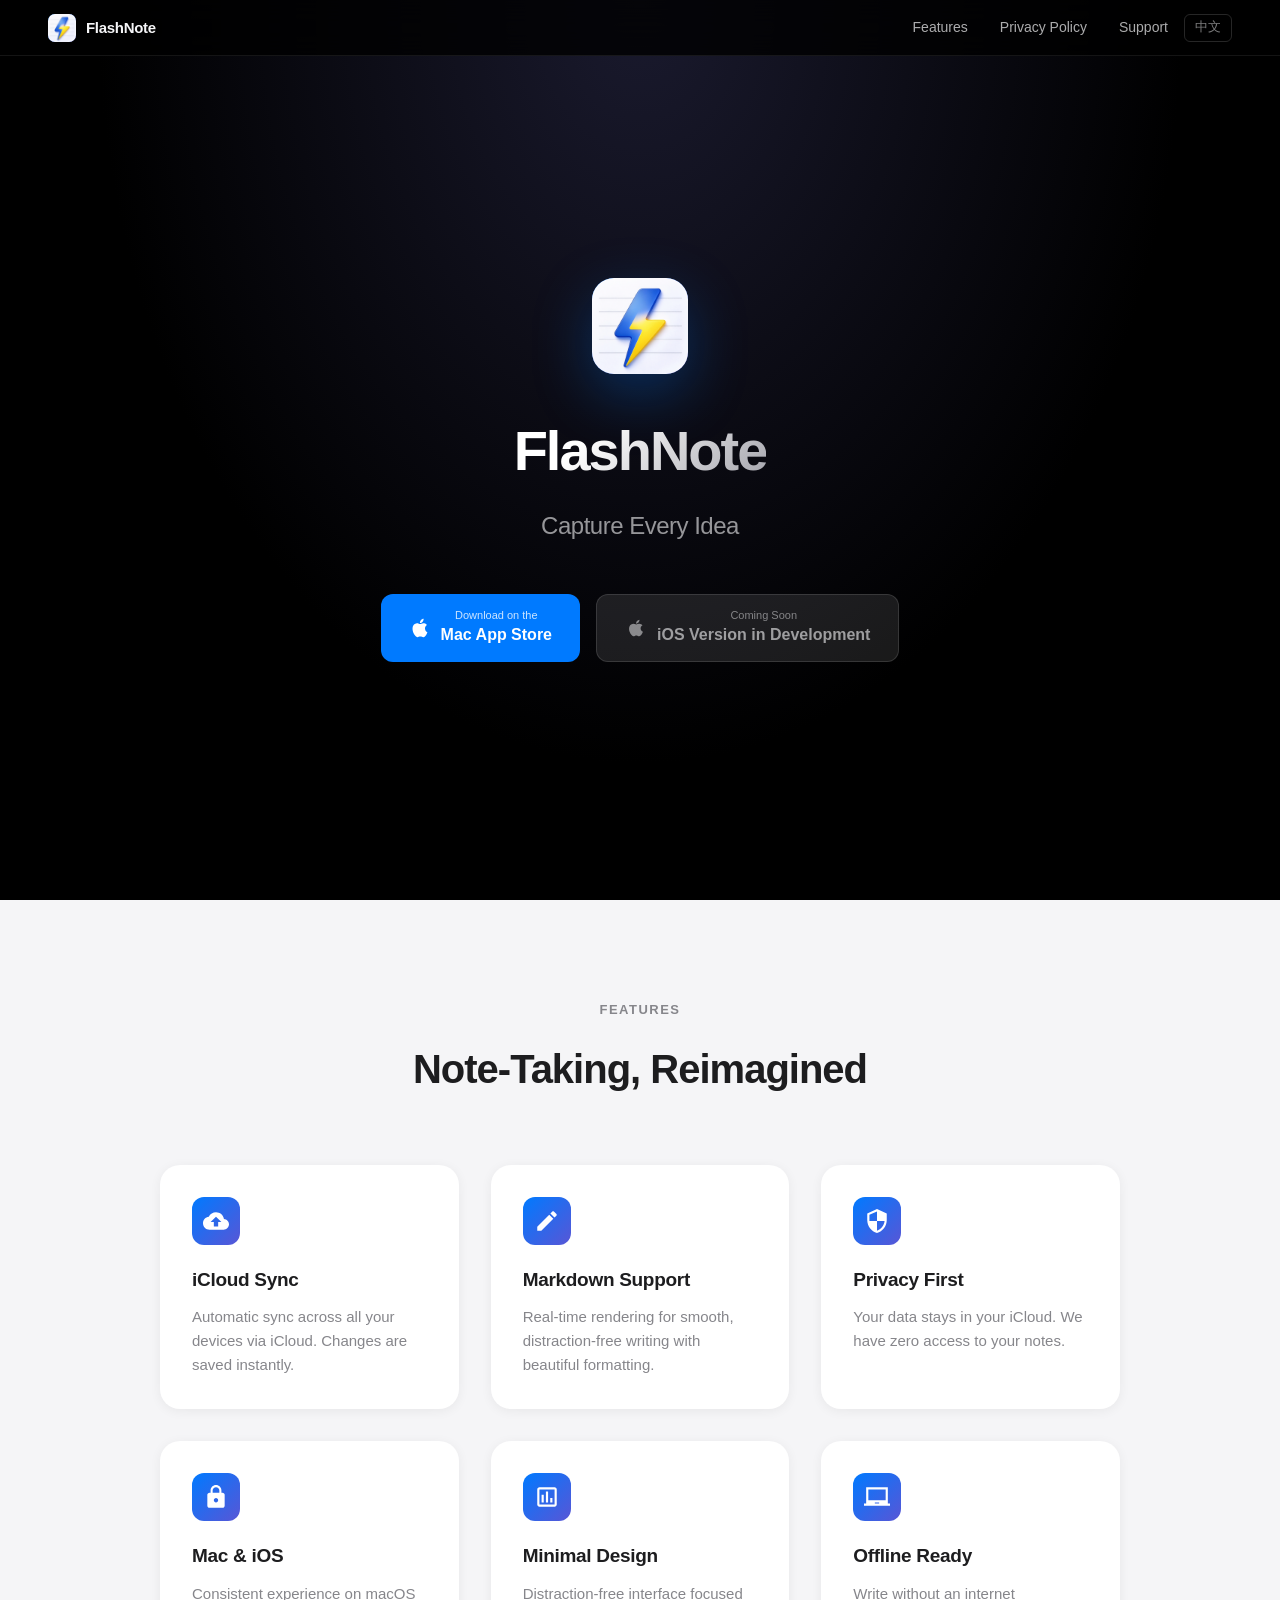
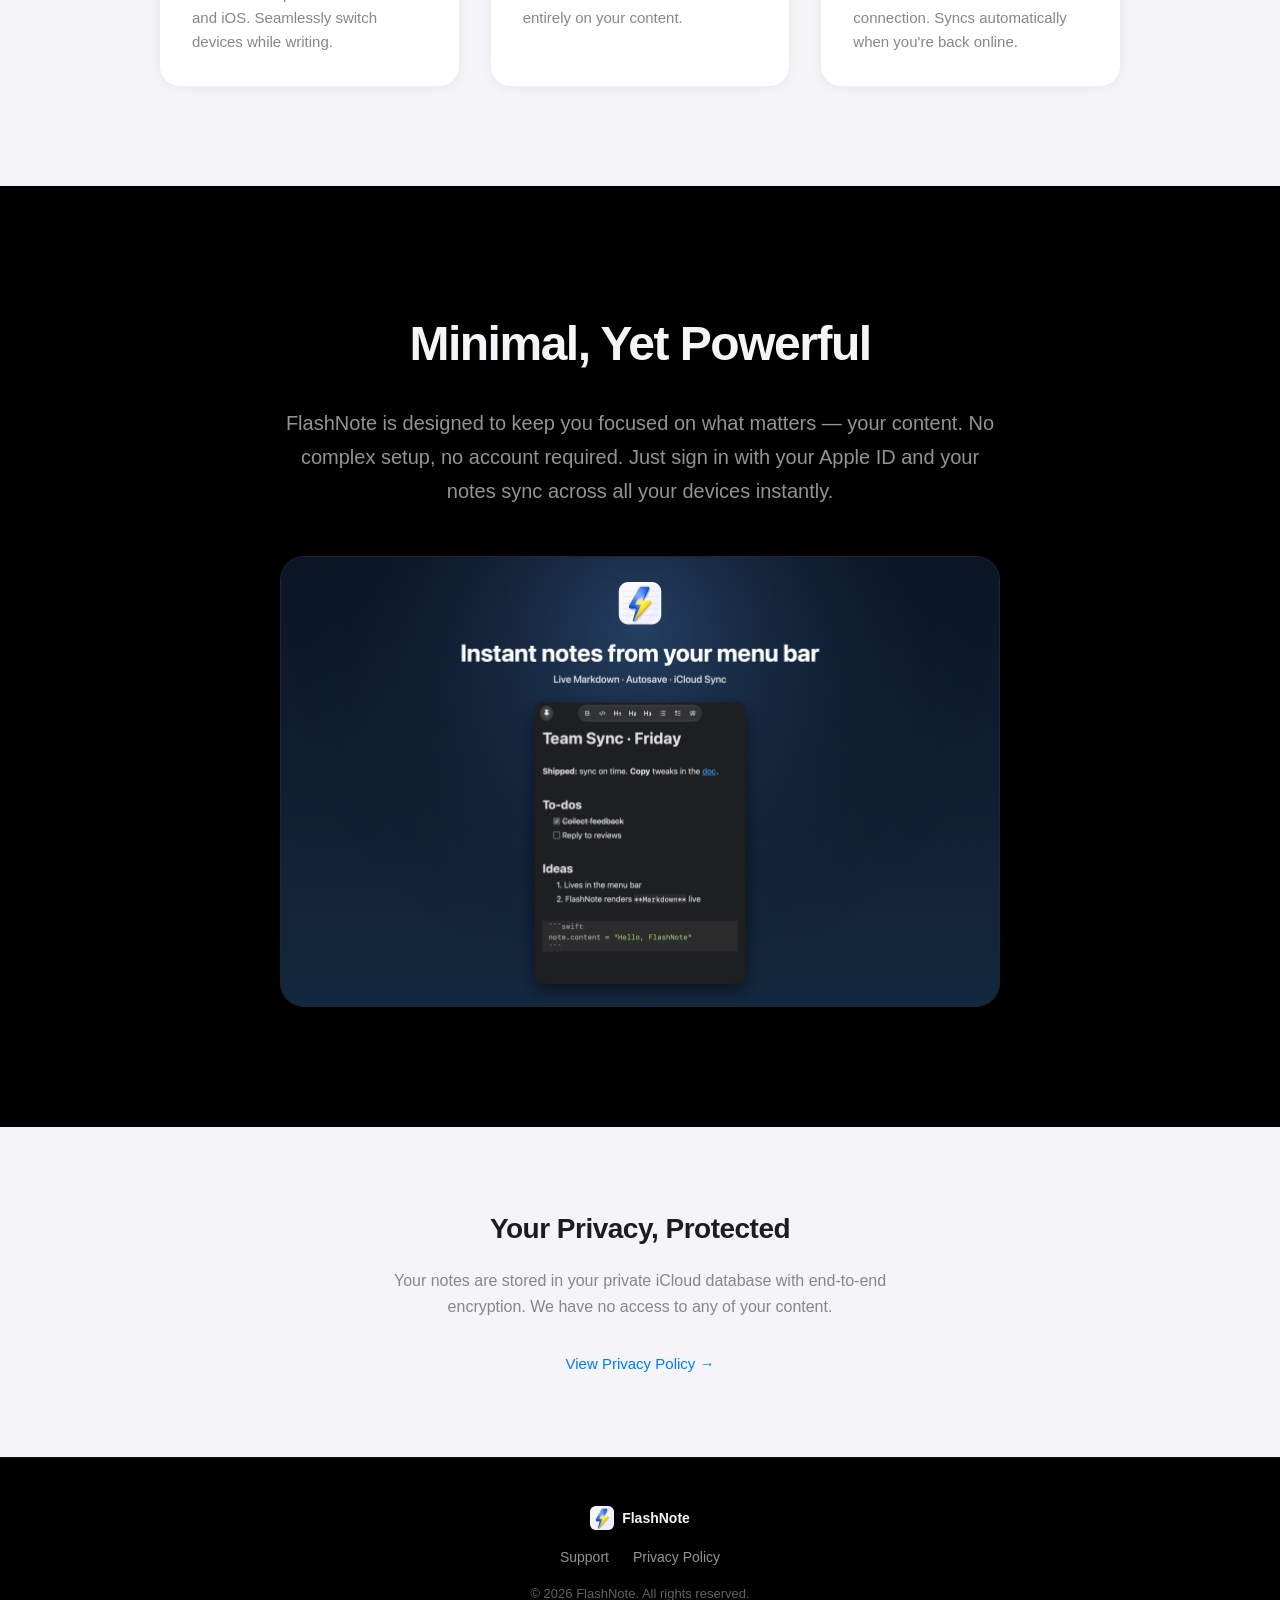
==== en/index.html @ 47f5d3fe "fix: translate en homepage badges to English, use English dark screenshot in highlight" ====
<!DOCTYPE html>
<html lang="en">
<head>
  <meta charset="UTF-8">
  <meta name="viewport" content="width=device-width, initial-scale=1.0">
  <title>FlashNote — Capture Every Idea</title>
  <link rel="stylesheet" href="../styles.css">
  <link rel="icon" type="image/png" href="../images/favicon.png">
</head>
<body>

  <!-- Navigation -->
  <header class="site-nav">
    <a class="nav-logo" href="index.html">
      <div class="nav-logo-icon">
        <img src="../images/icon.png" alt="FlashNote" class="logo-nav-logo-icon" style="width:28px;height:28px;border-radius:inherit">
      </div>
      <span>FlashNote</span>
    </a>
    <div class="nav-right">
      <nav class="nav-links">
        <a href="index.html#features">Features</a>
        <a href="privacy.html">Privacy Policy</a>
        <a href="support.html">Support</a>
      </nav>
      <a class="lang-pill" href="../index.html">中文</a>
    </div>
  </header>

  <main>
    <!-- Hero -->
    <section class="hero">
      <div class="hero-icon">
        <img src="../images/icon.png" alt="FlashNote" class="logo-hero-icon" style="width:96px;height:96px;border-radius:inherit">
      </div>
      <h1>FlashNote</h1>
      <p class="tagline">Capture Every Idea</p>
      <div class="hero-badges">
        <a class="badge" href="#">
          <svg viewBox="0 0 24 24"><path d="M18.71 19.5c-.83 1.24-1.71 2.45-3.05 2.47-1.34.03-1.77-.79-3.29-.79-1.53 0-2 .77-3.27.82-1.31.05-2.3-1.32-3.14-2.53C4.25 17 2.94 12.45 4.7 9.39c.87-1.52 2.43-2.48 4.12-2.51 1.28-.02 2.5.87 3.29.87.78 0 2.26-1.07 3.8-.91.65.03 2.47.26 3.64 1.98-.09.06-2.17 1.28-2.15 3.81.03 3.02 2.65 4.03 2.68 4.04-.03.07-.42 1.44-1.38 2.83M13 3.5c.73-.83 1.94-1.46 2.94-1.5.13 1.17-.34 2.35-1.04 3.19-.69.85-1.83 1.51-2.95 1.42-.15-1.15.41-2.35 1.05-3.11z"/></svg>
          <div>
            <div class="badge-sub">Download on the</div>
            Mac App Store
          </div>
        </a>
        <a class="badge-coming" href="#">
          <svg viewBox="0 0 24 24"><path d="M17.05 20.28c-.98.95-2.05.8-3.08.35-1.09-.46-2.09-.48-3.24 0-1.44.62-2.2.44-3.06-.35C2.79 15.25 3.51 7.59 9.05 7.31c1.35.07 2.29.74 3.08.8 1.18-.24 2.31-.93 3.57-.84 1.51.12 2.65.72 3.4 1.8-3.12 1.87-2.38 5.98.48 7.13-.57 1.5-1.31 2.99-2.54 4.09l.01-.01zM12.03 7.25c-.15-2.23 1.66-4.07 3.74-4.25.29 2.58-2.34 4.5-3.74 4.25z"/></svg>
          <div>
            <div class="badge-sub">Coming Soon</div>
            iOS Version in Development
          </div>
        </a>
      </div>
    </section>

    <!-- Features -->
    <section class="features" id="features">
      <p class="section-label">Features</p>
      <h2 class="section-title">Note-Taking, Reimagined</h2>
      <div class="features-grid">
        <div class="feature-card">
          <div class="feature-icon">
            <svg viewBox="0 0 24 24"><path d="M19.35 10.04C18.67 6.59 15.64 4 12 4 9.11 4 6.6 5.64 5.35 8.04 2.34 8.36 0 10.91 0 14c0 3.31 2.69 6 6 6h13c2.76 0 5-2.24 5-5 0-2.64-2.05-4.78-4.65-4.96zM14 13v4h-4v-4H7l5-5 5 5h-3z"/></svg>
          </div>
          <h3>iCloud Sync</h3>
          <p>Automatic sync across all your devices via iCloud. Changes are saved instantly.</p>
        </div>
        <div class="feature-card">
          <div class="feature-icon">
            <svg viewBox="0 0 24 24"><path d="M3 17.25V21h3.75L17.81 9.94l-3.75-3.75L3 17.25zM20.71 7.04c.39-.39.39-1.02 0-1.41l-2.34-2.34c-.39-.39-1.02-.39-1.41 0l-1.83 1.83 3.75 3.75 1.83-1.83z"/></svg>
          </div>
          <h3>Markdown Support</h3>
          <p>Real-time rendering for smooth, distraction-free writing with beautiful formatting.</p>
        </div>
        <div class="feature-card">
          <div class="feature-icon">
            <svg viewBox="0 0 24 24"><path d="M12 1L3 5v6c0 5.55 3.84 10.74 9 12 5.16-1.26 9-6.45 9-12V5l-9-4zm0 10.99h7c-.53 4.12-3.28 7.79-7 8.94V12H5V6.3l7-3.11v8.8z"/></svg>
          </div>
          <h3>Privacy First</h3>
          <p>Your data stays in your iCloud. We have zero access to your notes.</p>
        </div>
        <div class="feature-card">
          <div class="feature-icon">
            <svg viewBox="0 0 24 24"><path d="M18 8h-1V6c0-2.76-2.24-5-5-5S7 3.24 7 6v2H6c-1.1 0-2 .9-2 2v10c0 1.1.9 2 2 2h12c1.1 0 2-.9 2-2V10c0-1.1-.9-2-2-2zm-6 9c-1.1 0-2-.9-2-2s.9-2 2-2 2 .9 2 2-.9 2-2 2zm3.1-9H8.9V6c0-1.71 1.39-3.1 3.1-3.1 1.71 0 3.1 1.39 3.1 3.1v2z"/></svg>
          </div>
          <h3>Mac & iOS</h3>
          <p>Consistent experience on macOS and iOS. Seamlessly switch devices while writing.</p>
        </div>
        <div class="feature-card">
          <div class="feature-icon">
            <svg viewBox="0 0 24 24"><path d="M19 3H5c-1.1 0-2 .9-2 2v14c0 1.1.9 2 2 2h14c1.1 0 2-.9 2-2V5c0-1.1-.9-2-2-2zm0 16H5V5h14v14zM7 10h2v7H7zm4-3h2v10h-2zm4 6h2v4h-2z"/></svg>
          </div>
          <h3>Minimal Design</h3>
          <p>Distraction-free interface focused entirely on your content.</p>
        </div>
        <div class="feature-card">
          <div class="feature-icon">
            <svg viewBox="0 0 24 24"><path d="M22 18V3H2v15H0v2h24v-2h-2zm-8 0h-4v-1h4v1zm6-3H4V5h16v10z"/></svg>
          </div>
          <h3>Offline Ready</h3>
          <p>Write without an internet connection. Syncs automatically when you're back online.</p>
        </div>
      </div>
    </section>

    <!-- Highlight -->
    <section class="highlight">
      <div class="highlight-inner">
        <h2>Minimal, Yet Powerful</h2>
        <p>FlashNote is designed to keep you focused on what matters — your content. No complex setup, no account required. Just sign in with your Apple ID and your notes sync across all your devices instantly.</p>
        <div class="highlight-visual"><img src="../screenshots/mac/en/01-panel-dark.png" alt="FlashNote"></div>
      </div>
    </section>

    <!-- Privacy note -->
    <section class="privacy-note">
      <div class="privacy-note-inner">
        <h2>Your Privacy, Protected</h2>
        <p>Your notes are stored in your private iCloud database with end-to-end encryption. We have no access to any of your content.</p>
        <a href="privacy.html">View Privacy Policy →</a>
      </div>
    </section>
  </main>

  <!-- Footer -->
  <footer class="site-footer">
    <div class="footer-logo">
      <div class="footer-logo-icon">
        <img src="../images/icon.png" alt="FlashNote" class="logo-footer-logo-icon" style="width:24px;height:24px;border-radius:inherit">
      </div>
      <span>FlashNote</span>
    </div>
    <div class="footer-links">
      <a href="support.html">Support</a>
      <a href="privacy.html">Privacy Policy</a>
    </div>
    <p>© 2026 FlashNote. All rights reserved.</p>
  </footer>

</body>
</html>
---- styles.css ----
/* =============================================
   FlashNote Site — Shared Styles
   ============================================= */

*, *::before, *::after { margin: 0; padding: 0; box-sizing: border-box; }
html { scroll-behavior: smooth; }
body {
  font-family: -apple-system, BlinkMacSystemFont, "SF Pro Text", "Helvetica Neue", Arial, sans-serif;
  background: #000;
  color: #f5f5f7;
  line-height: 1.6;
  min-height: 100vh;
  display: flex;
  flex-direction: column;
}
body.light-bg { background: #f5f5f7; color: #1d1d1f; }
main { flex: 1; }

/* ── Navigation ── */
.site-nav {
  position: fixed;
  top: 0; left: 0; right: 0;
  z-index: 100;
  display: flex;
  align-items: center;
  justify-content: space-between;
  padding: 0 48px;
  height: 56px;
  background: rgba(0,0,0,0.8);
  backdrop-filter: blur(20px);
  -webkit-backdrop-filter: blur(20px);
  border-bottom: 1px solid rgba(255,255,255,0.08);
}
.light-bg .site-nav {
  background: rgba(255,255,255,0.85);
  border-bottom: 1px solid rgba(0,0,0,0.08);
}
.nav-logo {
  display: flex;
  align-items: center;
  gap: 10px;
  text-decoration: none;
  color: #f5f5f7;
}
.light-bg .nav-logo { color: #1d1d1f; }
.nav-logo-icon {
  width: 28px; height: 28px;
  background: linear-gradient(135deg, #007AFF, #5856D6);
  border-radius: 7px;
  display: flex; align-items: center; justify-content: center;
}
.nav-logo-icon svg { width: 16px; height: 16px; fill: white; }
.nav-logo span { font-size: 15px; font-weight: 600; letter-spacing: -0.3px; }

.nav-right {
  display: flex;
  align-items: center;
  gap: 8px;
}
.nav-links {
  display: flex;
  align-items: center;
  gap: 32px;
}
.nav-links a {
  font-size: 14px;
  color: rgba(245,245,247,0.7);
  text-decoration: none;
  transition: color 0.2s;
}
.light-bg .nav-links a { color: rgba(29,29,31,0.65); }
.nav-links a:hover { color: #f5f5f7; }
.light-bg .nav-links a:hover { color: #1d1d1f; }

.lang-pill {
  display: inline-flex;
  align-items: center;
  height: 28px;
  padding: 0 10px;
  font-size: 13px;
  color: rgba(245,245,247,0.5);
  text-decoration: none;
  border: 1px solid rgba(255,255,255,0.15);
  border-radius: 6px;
  transition: color 0.2s, border-color 0.2s;
  margin-left: 8px;
}
.light-bg .lang-pill { color: rgba(29,29,31,0.5); border-color: rgba(0,0,0,0.15); }
.lang-pill:hover { color: #f5f5f7; border-color: rgba(255,255,255,0.3); }
.light-bg .lang-pill:hover { color: #1d1d1f; border-color: rgba(0,0,0,0.3); }

/* ── Footer ── */
.site-footer {
  padding: 48px 24px;
  border-top: 1px solid rgba(255,255,255,0.08);
  text-align: center;
}
.light-bg .site-footer { border-top: 1px solid rgba(0,0,0,0.08); }
.footer-logo {
  display: flex;
  align-items: center;
  justify-content: center;
  gap: 8px;
  margin-bottom: 16px;
}
.footer-logo-icon {
  width: 24px; height: 24px;
  background: linear-gradient(135deg, #007AFF, #5856D6);
  border-radius: 6px;
  display: flex; align-items: center; justify-content: center;
}
.footer-logo-icon svg { width: 14px; height: 14px; fill: white; }
.footer-logo span { font-size: 14px; font-weight: 600; }
.light-bg .footer-logo span { color: #1d1d1f; }
.footer-links { display: flex; gap: 24px; justify-content: center; margin-bottom: 16px; }
.footer-links a {
  font-size: 14px;
  color: rgba(245,245,247,0.6);
  text-decoration: none;
}
.light-bg .footer-links a { color: rgba(29,29,31,0.6); }
.footer-links a:hover { color: #f5f5f7; }
.light-bg .footer-links a:hover { color: #1d1d1f; }
footer p { font-size: 13px; color: rgba(245,245,247,0.4); }
.light-bg footer p { color: rgba(29,29,31,0.4); }

/* ── Marketing page sections ── */
.hero {
  min-height: 100vh;
  display: flex;
  flex-direction: column;
  align-items: center;
  justify-content: center;
  text-align: center;
  padding: 120px 24px 80px;
  background: radial-gradient(ellipse at 50% 0%, #1a1a2e 0%, #000 60%);
}
.hero-icon {
  width: 96px; height: 96px;
  background: linear-gradient(135deg, #007AFF, #5856D6);
  border-radius: 22px;
  display: flex; align-items: center; justify-content: center;
  margin-bottom: 32px;
  box-shadow: 0 20px 60px rgba(0,122,255,0.3);
}
.hero-icon svg { width: 52px; height: 52px; fill: white; }
.hero h1 {
  font-size: 56px;
  font-weight: 700;
  letter-spacing: -2px;
  margin-bottom: 12px;
  background: linear-gradient(135deg, #fff 30%, #a0a0a8);
  -webkit-background-clip: text;
  -webkit-text-fill-color: transparent;
}
.hero .tagline {
  font-size: 24px;
  color: rgba(245,245,247,0.6);
  font-weight: 400;
  margin-bottom: 48px;
  letter-spacing: -0.5px;
}
.hero-badges { display: flex; gap: 16px; justify-content: center; flex-wrap: wrap; }
.badge {
  display: flex;
  align-items: center;
  gap: 10px;
  background: #007AFF;
  color: white;
  text-decoration: none;
  padding: 14px 28px;
  border-radius: 12px;
  font-size: 16px;
  font-weight: 600;
  transition: background 0.2s, transform 0.2s;
}
.badge:hover { background: #005FCC; transform: translateY(-2px); }
.badge svg { width: 22px; height: 22px; fill: white; }
.badge-sub { font-size: 11px; font-weight: 400; opacity: 0.8; line-height: 1.2; }
.badge-coming {
  display: flex;
  align-items: center;
  gap: 10px;
  background: rgba(255,255,255,0.1);
  color: rgba(245,245,247,0.6);
  text-decoration: none;
  padding: 14px 28px;
  border-radius: 12px;
  font-size: 16px;
  font-weight: 600;
  border: 1px solid rgba(255,255,255,0.12);
}
.badge-coming svg { width: 22px; height: 22px; fill: rgba(245,245,247,0.5); }

.section-label {
  text-align: center;
  font-size: 13px;
  font-weight: 600;
  letter-spacing: 1.5px;
  text-transform: uppercase;
  color: #86868b;
  margin-bottom: 16px;
}
.section-title {
  text-align: center;
  font-size: 40px;
  font-weight: 700;
  letter-spacing: -1px;
  margin-bottom: 64px;
}

.screenshots {
  padding: 100px 24px;
  background: #000;
}
.screenshots-light {
  padding: 100px 24px;
  background: #f5f5f7;
}
.screenshot-grid {
  max-width: 900px;
  margin: 0 auto;
  display: flex;
  gap: 20px;
  overflow-x: auto;
  padding: 0 24px;
  justify-content: center;
}
.screenshot-grid img {
  flex: 0 0 auto;
  height: 400px;
  width: auto;
  border-radius: 16px;
  border: 1px solid rgba(255,255,255,0.1);
  object-fit: contain;
}
.screenshots-light .screenshot-grid img {
  border-color: rgba(0,0,0,0.1);
}

.features {
  padding: 100px 24px;
  background: #f5f5f7;
  color: #1d1d1f;
}
.features-grid {
  max-width: 960px;
  margin: 0 auto;
  display: grid;
  grid-template-columns: repeat(3, 1fr);
  gap: 32px;
}
.feature-card {
  background: white;
  border-radius: 20px;
  padding: 32px;
  box-shadow: 0 2px 12px rgba(0,0,0,0.06);
}
.feature-icon {
  width: 48px; height: 48px;
  background: linear-gradient(135deg, #007AFF, #5856D6);
  border-radius: 12px;
  display: flex; align-items: center; justify-content: center;
  margin-bottom: 20px;
}
.feature-icon svg { width: 26px; height: 26px; fill: white; }
.feature-card h3 { font-size: 19px; font-weight: 600; margin-bottom: 10px; letter-spacing: -0.3px; }
.feature-card p { font-size: 15px; color: #86868b; line-height: 1.6; }

.highlight {
  padding: 120px 24px;
  background: #000;
  text-align: center;
}
.highlight-inner { max-width: 720px; margin: 0 auto; }
.highlight h2 { font-size: 48px; font-weight: 700; letter-spacing: -1.5px; margin-bottom: 24px; }
.highlight p { font-size: 20px; color: rgba(245,245,247,0.6); line-height: 1.7; margin-bottom: 48px; }
.highlight-visual {
  width: 100%; max-width: 860px;
  background: #0a0a1a;
  border-radius: 24px; margin: 0 auto; overflow: hidden;
  border: 1px solid rgba(255,255,255,0.1);
}
.highlight-visual img { width: 100%; height: auto; display: block; }

.privacy-note {
  padding: 80px 24px;
  background: #f5f5f7;
  color: #1d1d1f;
  text-align: center;
}
.privacy-note-inner { max-width: 560px; margin: 0 auto; }
.privacy-note h2 { font-size: 28px; font-weight: 700; letter-spacing: -0.5px; margin-bottom: 16px; }
.privacy-note p { font-size: 16px; color: #86868b; margin-bottom: 32px; }
.privacy-note a { font-size: 15px; color: #007AFF; text-decoration: none; }
.privacy-note a:hover { text-decoration: underline; }

/* ── Simple pages (support / privacy) ── */
main { flex: 1; display: flex; flex-direction: column; }
.simple-page {
  flex: 1;
  display: flex;
  align-items: center;
  justify-content: center;
  padding: 96px 24px 48px;
  background: #f5f5f7;
  color: #1d1d1f;
}
.simple-card {
  background: white;
  border-radius: 16px;
  padding: 32px;
  max-width: 400px;
  width: 100%;
  box-shadow: 0 2px 12px rgba(0,0,0,0.06);
  text-align: center;
}
.simple-logo {
  width: 72px; height: 72px;
  background: linear-gradient(135deg, #007AFF, #5856D6);
  border-radius: 18px;
  display: flex; align-items: center; justify-content: center;
  margin: 0 auto 20px;
}
.simple-logo svg { width: 40px; height: 40px; fill: white; }
.simple-card h1 { font-size: 26px; font-weight: 700; letter-spacing: -0.5px; margin-bottom: 6px; }
.simple-card .subtitle { font-size: 15px; color: #86868b; margin-bottom: 32px; }
.simple-card p { font-size: 15px; color: #1d1d1f; line-height: 1.6; margin-bottom: 24px; }
.email-btn {
  display: inline-flex;
  align-items: center;
  gap: 8px;
  background: #007AFF;
  color: white;
  text-decoration: none;
  padding: 12px 24px;
  border-radius: 10px;
  font-size: 15px;
  font-weight: 500;
  transition: background 0.2s;
}
.email-btn:hover { background: #0056CC; }
.email-btn svg { width: 18px; height: 18px; fill: white; }

/* Privacy page */
.privacy-page { flex: 1; background: #f5f5f7; color: #1d1d1f; padding: 128px 24px 48px; }
.privacy-content { max-width: 680px; margin: 0 auto; }
.privacy-content h1 { font-size: 28px; font-weight: 700; letter-spacing: -0.5px; margin-bottom: 8px; }
.privacy-content .date { font-size: 14px; color: #86868b; margin-bottom: 40px; }
.privacy-card {
  background: white;
  border-radius: 16px;
  padding: 32px;
  box-shadow: 0 2px 12px rgba(0,0,0,0.06);
}
.privacy-card h2 { font-size: 17px; font-weight: 600; margin-top: 28px; margin-bottom: 10px; }
.privacy-card h2:first-child { margin-top: 0; }
.privacy-card p { font-size: 15px; line-height: 1.7; color: #3d3d3f; margin-bottom: 12px; }
.privacy-card ul { padding-left: 20px; margin: 8px 0; }
.privacy-card li { font-size: 15px; line-height: 1.7; color: #3d3d3f; margin-bottom: 6px; }
.privacy-card strong { color: #1d1d1f; }
.privacy-card a { color: #007AFF; text-decoration: none; }
.privacy-card a:hover { text-decoration: underline; }
.contact-row { display: flex; align-items: center; gap: 8px; margin-top: 12px; font-size: 15px; }
.contact-row svg { width: 16px; height: 16px; fill: #86868b; flex-shrink: 0; }
.contact-row a { color: #007AFF; text-decoration: none; }

/* ── Responsive ── */
@media (max-width: 768px) {
  .site-nav { padding: 0 20px; }
  .nav-links { display: none; }
  .hero h1 { font-size: 36px; letter-spacing: -1px; }
  .hero .tagline { font-size: 18px; }
  .features-grid { grid-template-columns: 1fr; }
  .section-title { font-size: 28px; }
  .highlight h2 { font-size: 32px; }
  .screenshot-grid img { height: 280px; }
}
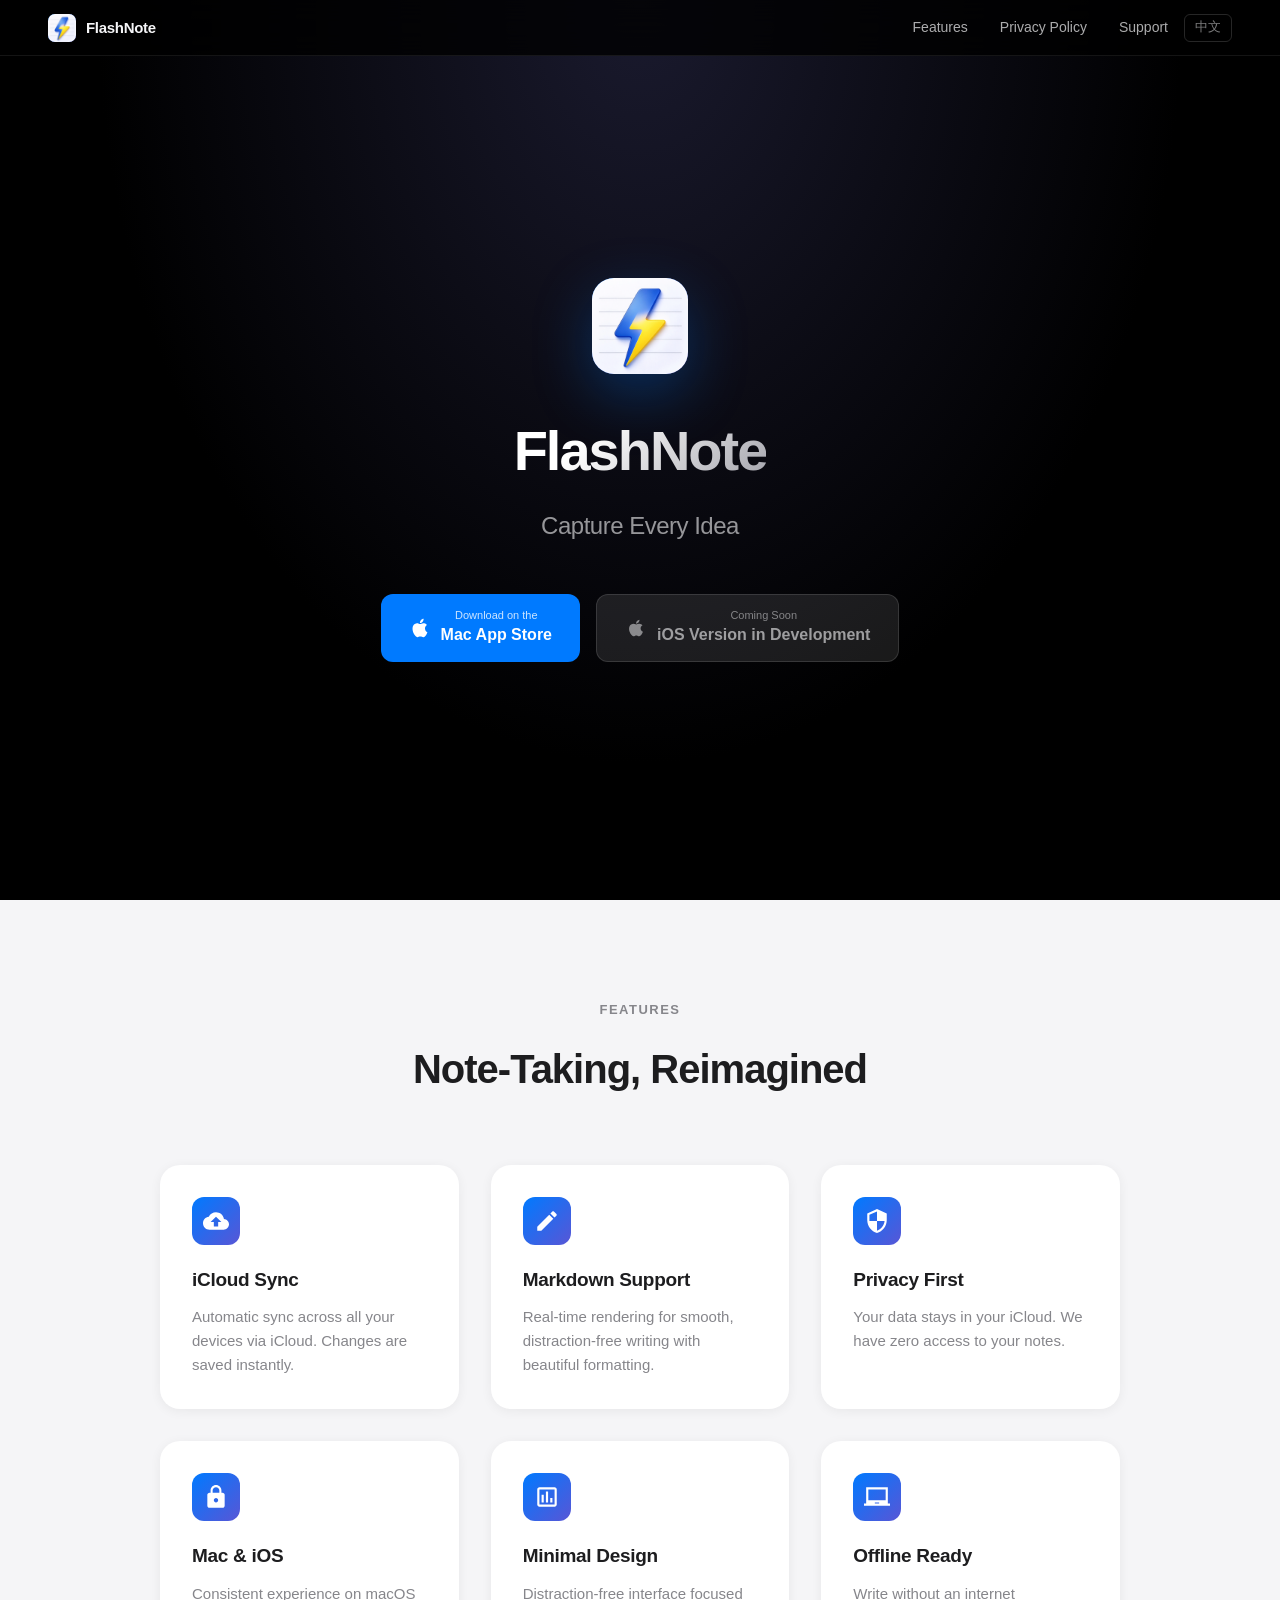
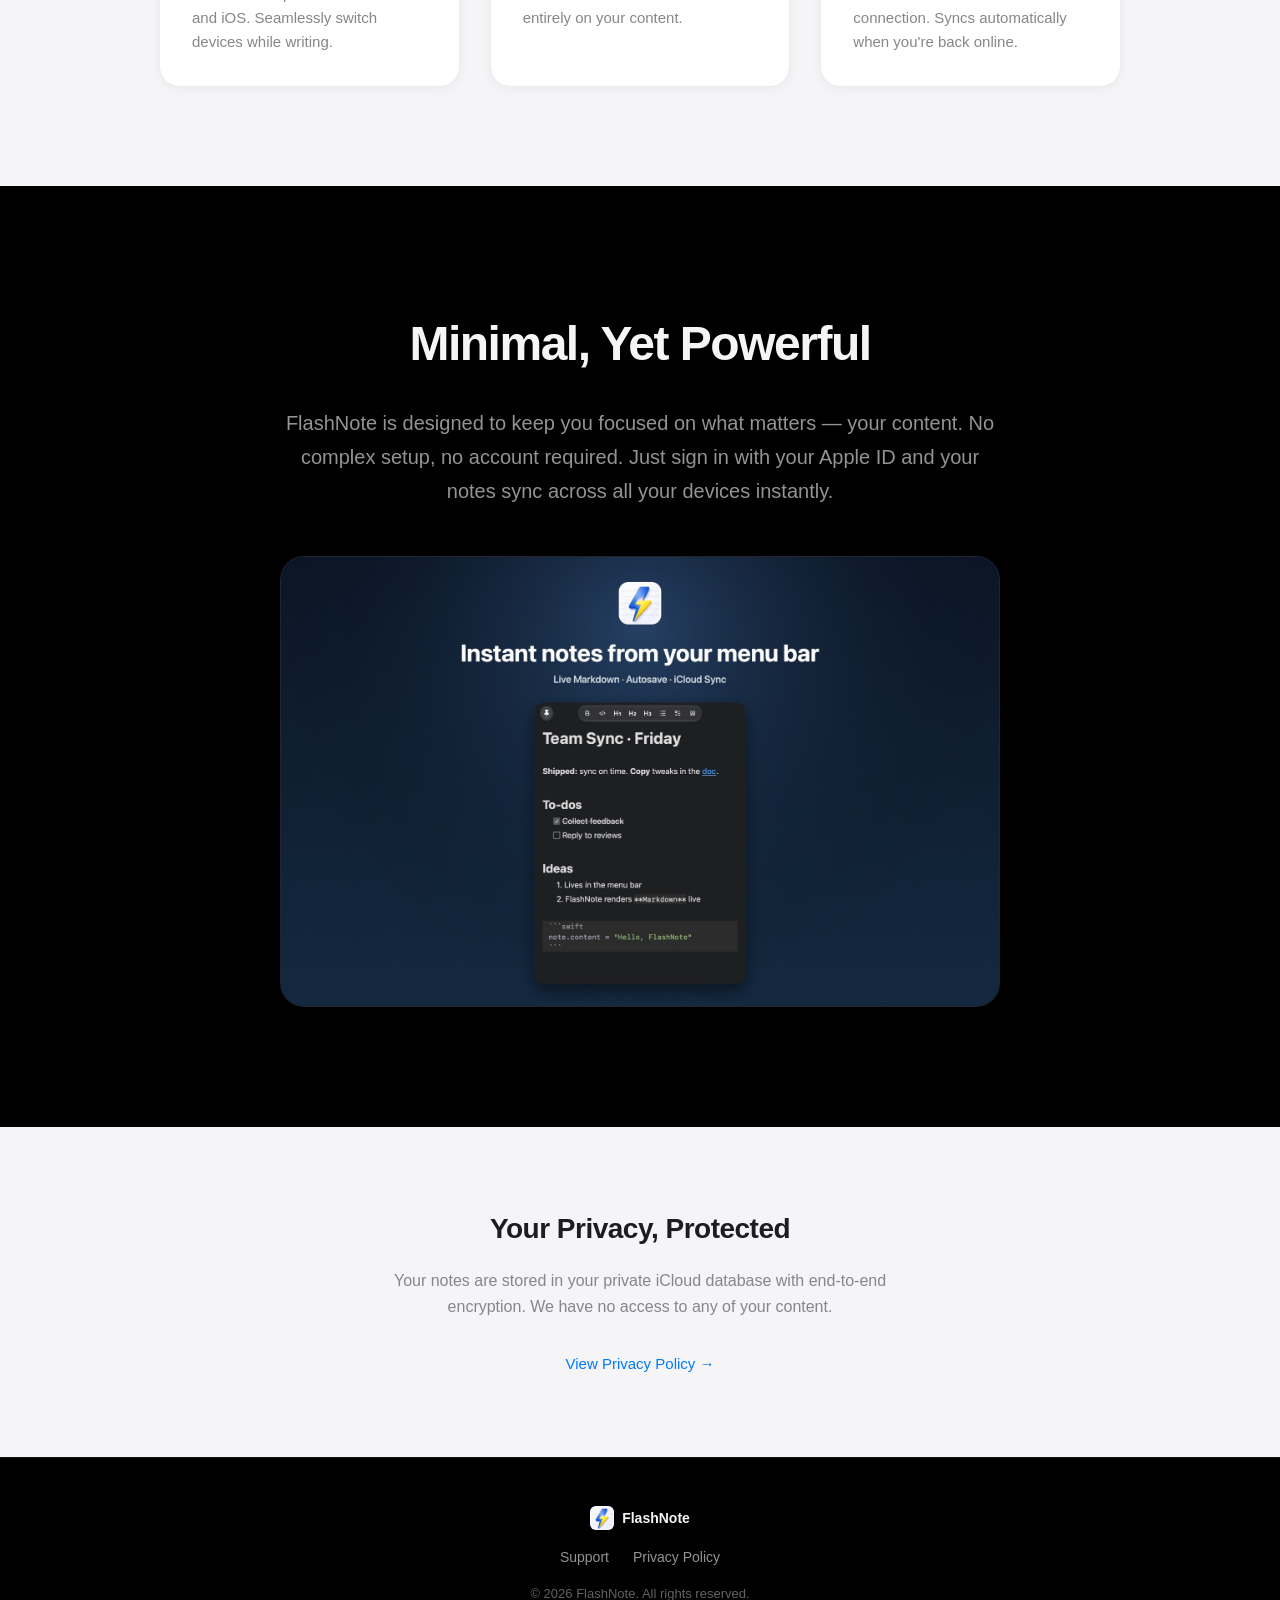
==== commit 8abe3426: "perf: compress logo (1024->256px) and screenshots (2880px PNG->1720px JPEG q85), drop unused appicon" ====
--- a/en/index.html
+++ b/en/index.html
@@ -108,7 +108,7 @@
       <div class="highlight-inner">
         <h2>Minimal, Yet Powerful</h2>
         <p>FlashNote is designed to keep you focused on what matters — your content. No complex setup, no account required. Just sign in with your Apple ID and your notes sync across all your devices instantly.</p>
-        <div class="highlight-visual"><img src="../screenshots/mac/en/01-panel-dark.png" alt="FlashNote"></div>
+        <div class="highlight-visual"><img src="../screenshots/mac/en/01-panel-dark.jpg" alt="FlashNote"></div>
       </div>
     </section>
 
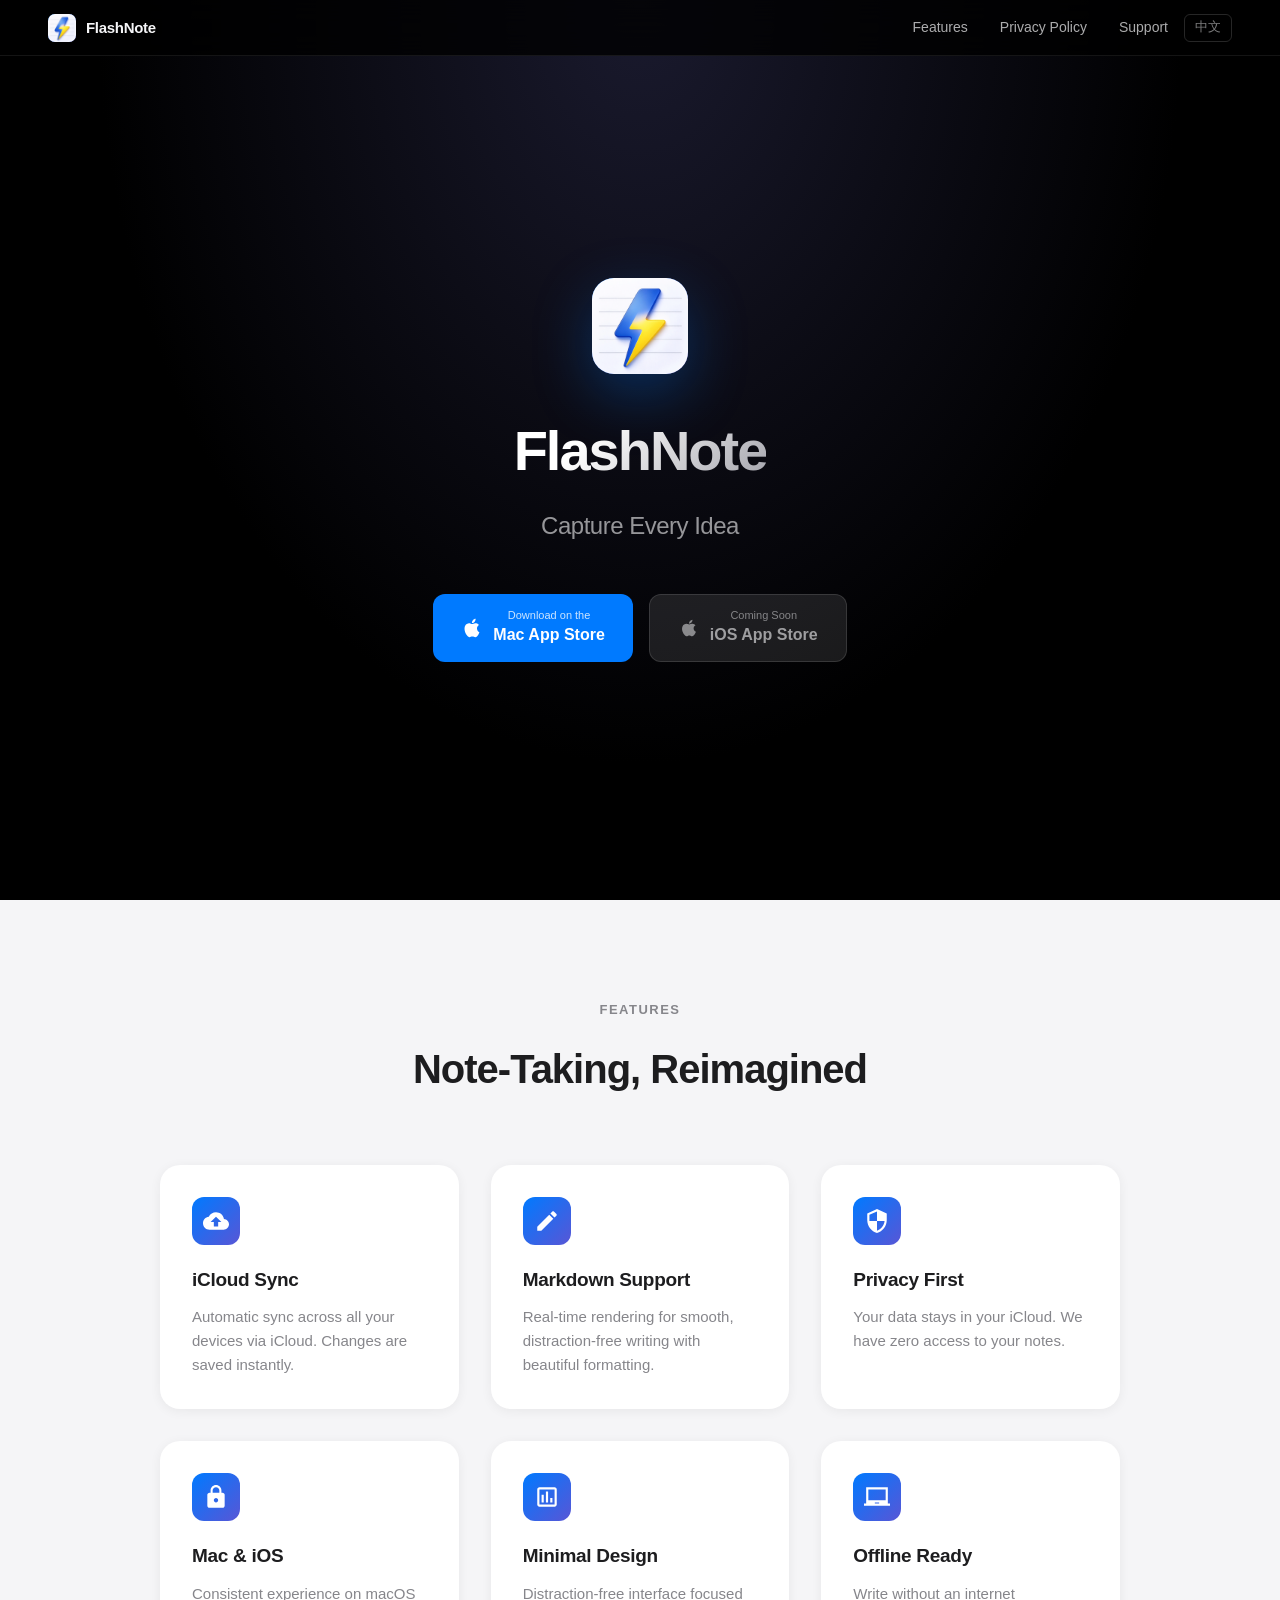
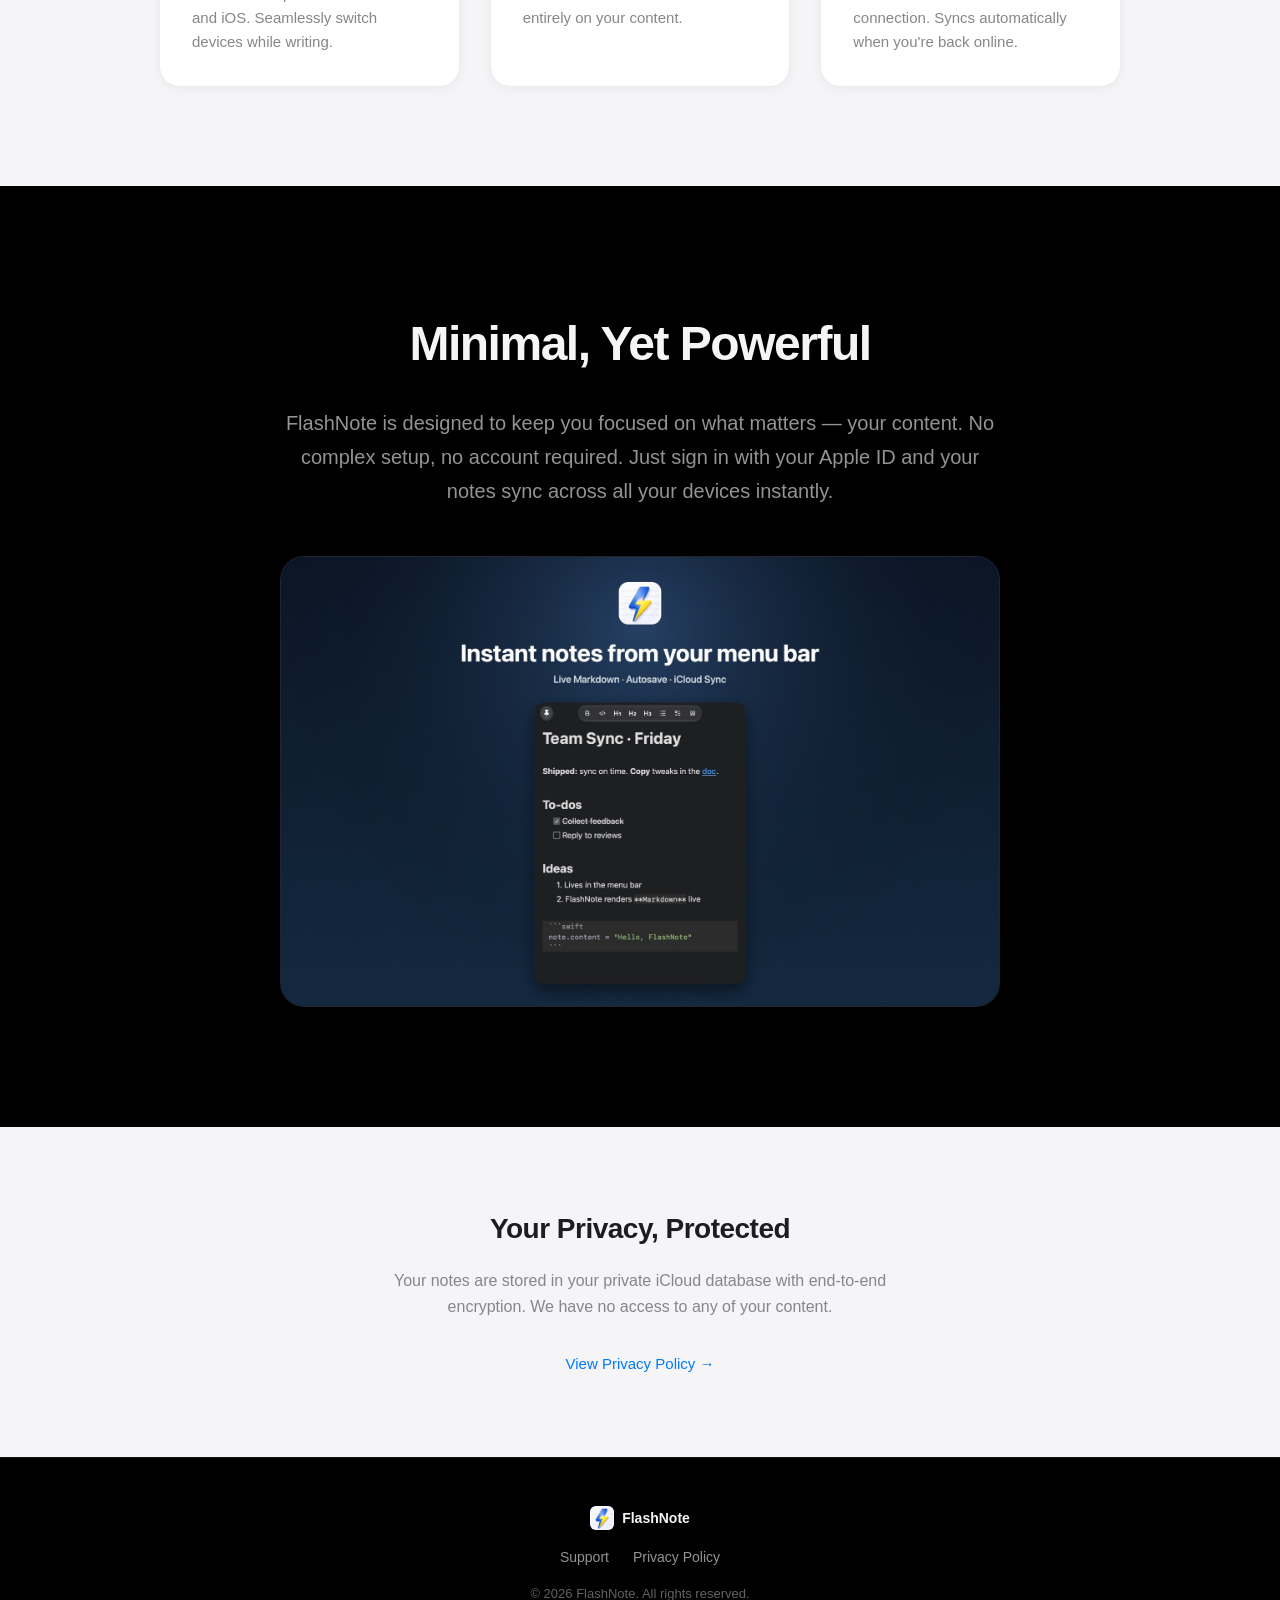
==== commit 9409a285: "fix: widen support card to avoid mid-word CJK line break; en iOS badge -> iOS App Store" ====
--- a/en/index.html
+++ b/en/index.html
@@ -47,7 +47,7 @@
           <svg viewBox="0 0 24 24"><path d="M17.05 20.28c-.98.95-2.05.8-3.08.35-1.09-.46-2.09-.48-3.24 0-1.44.62-2.2.44-3.06-.35C2.79 15.25 3.51 7.59 9.05 7.31c1.35.07 2.29.74 3.08.8 1.18-.24 2.31-.93 3.57-.84 1.51.12 2.65.72 3.4 1.8-3.12 1.87-2.38 5.98.48 7.13-.57 1.5-1.31 2.99-2.54 4.09l.01-.01zM12.03 7.25c-.15-2.23 1.66-4.07 3.74-4.25.29 2.58-2.34 4.5-3.74 4.25z"/></svg>
           <div>
             <div class="badge-sub">Coming Soon</div>
-            iOS Version in Development
+            iOS App Store
           </div>
         </a>
       </div>
--- a/styles.css
+++ b/styles.css
@@ -310,11 +310,12 @@
   background: white;
   border-radius: 16px;
   padding: 32px;
-  max-width: 400px;
+  max-width: 440px;
   width: 100%;
   box-shadow: 0 2px 12px rgba(0,0,0,0.06);
   text-align: center;
 }
+.simple-card p { text-wrap: balance; }
 .simple-logo {
   width: 72px; height: 72px;
   background: linear-gradient(135deg, #007AFF, #5856D6);
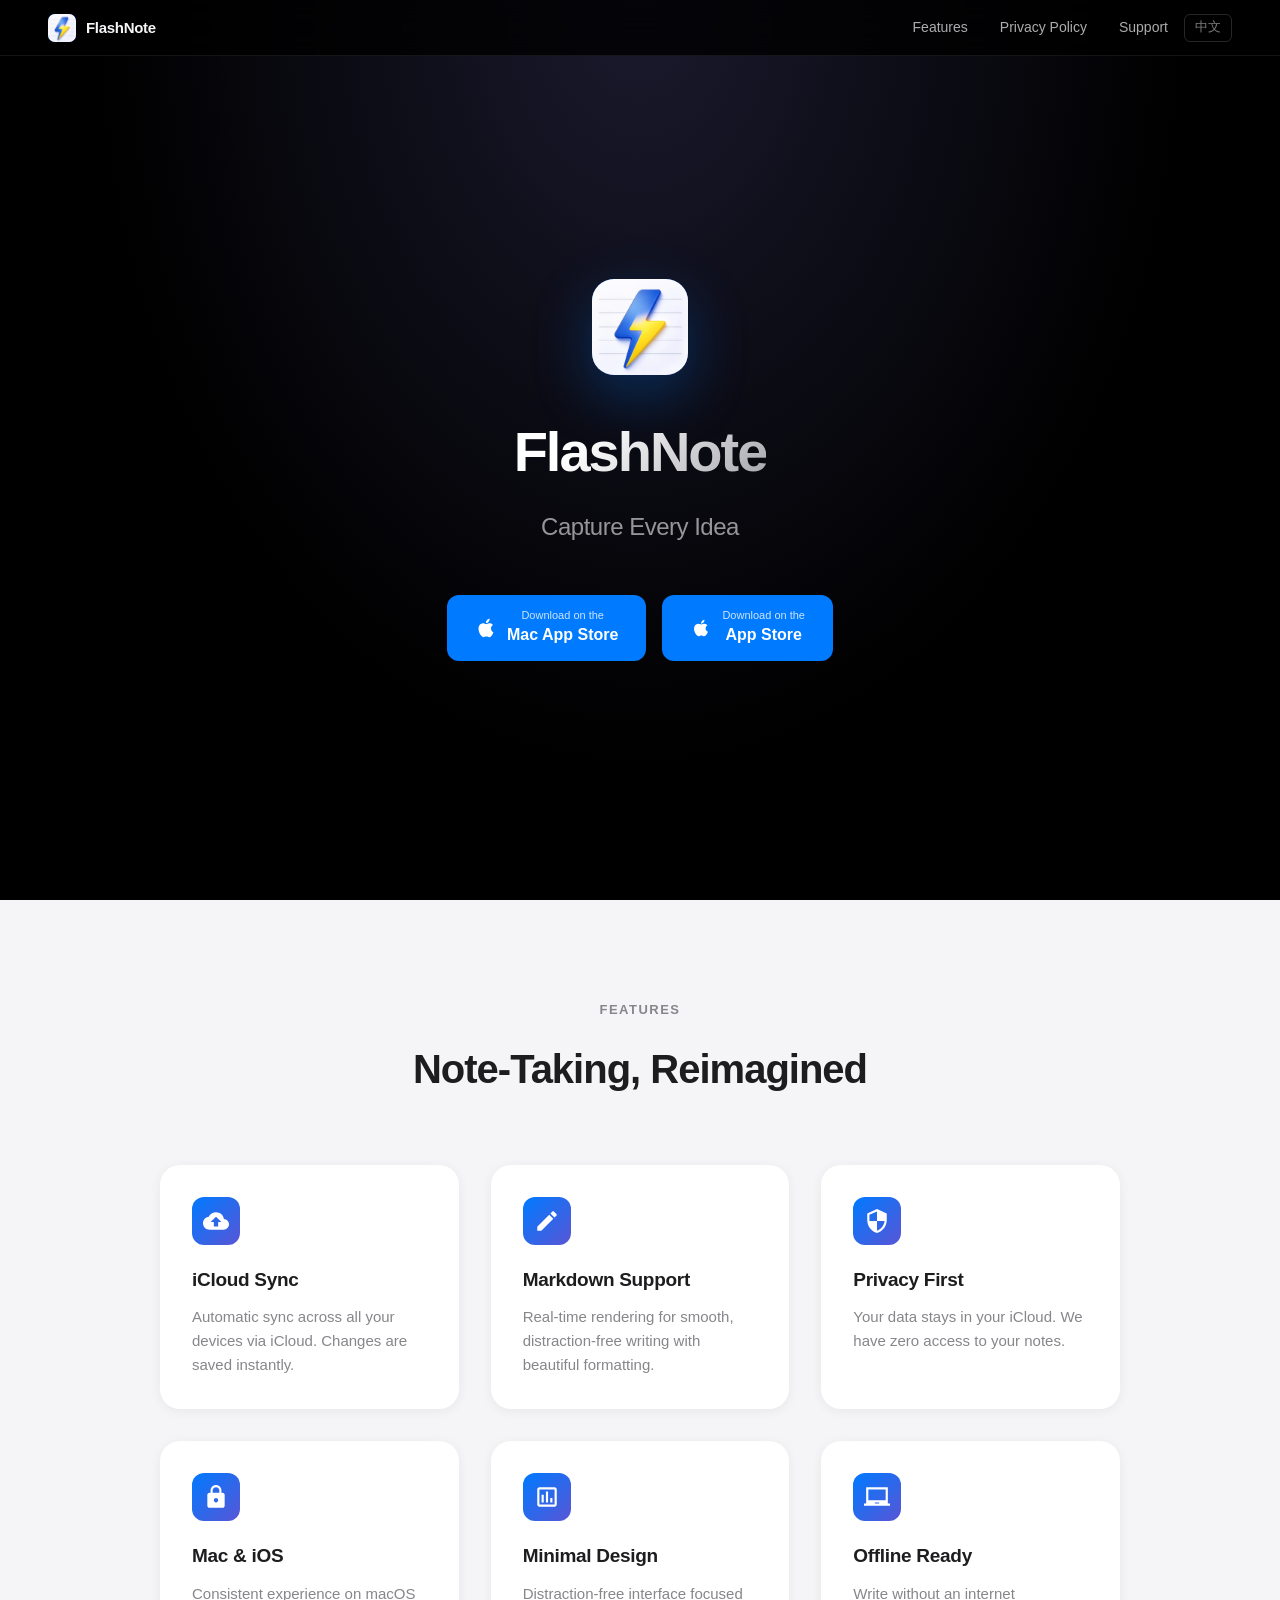
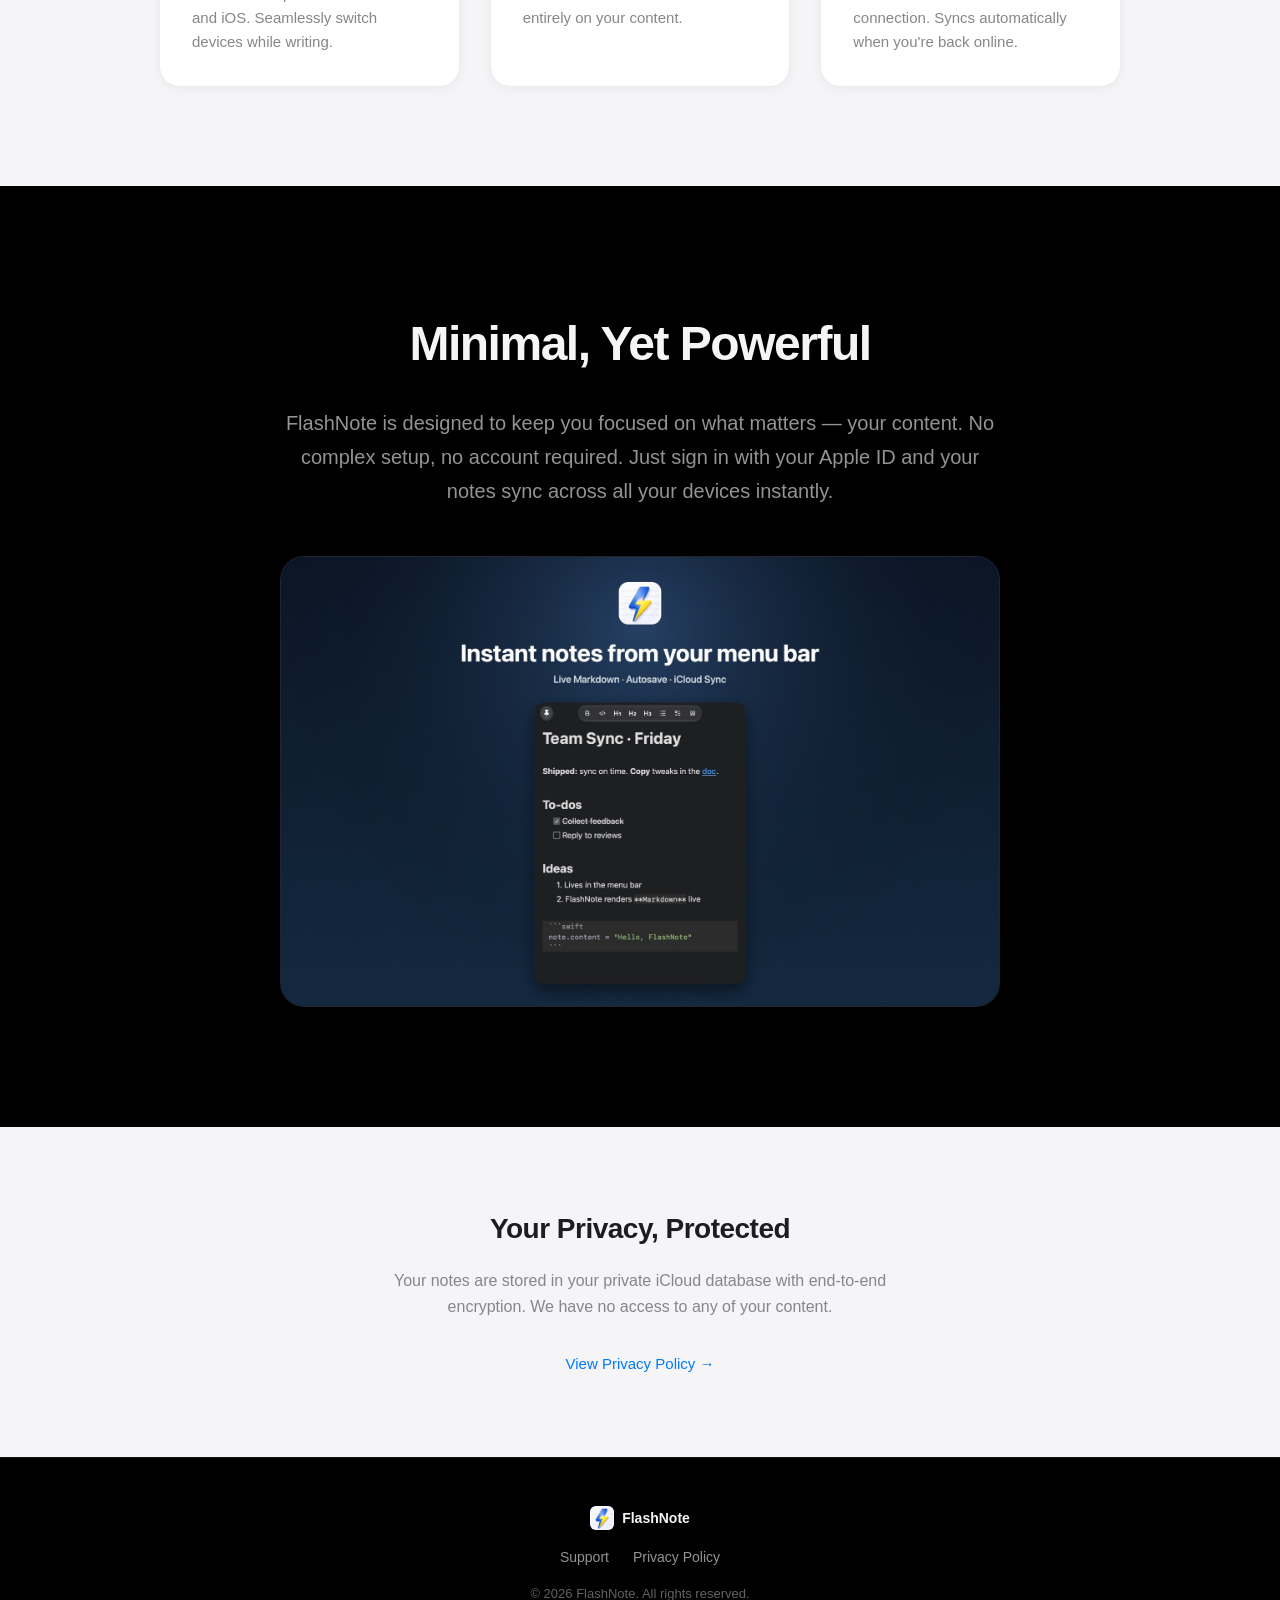
==== commit abdb89b4: "iOS 版已上架：下载徽章指向国区 App Store，替换「即将到来」占位 - index.html / en/index.html：iOS 徽章由 .badge-coming 占位改为可点击 .b" ====
--- a/en/index.html
+++ b/en/index.html
@@ -36,18 +36,18 @@
       <h1>FlashNote</h1>
       <p class="tagline">Capture Every Idea</p>
       <div class="hero-badges">
-        <a class="badge" href="#">
+        <a class="badge" href="https://apps.apple.com/us/app/%E9%97%AA%E8%AE%B0-flashnote/id6824461040" target="_blank" rel="noopener">
           <svg viewBox="0 0 24 24"><path d="M18.71 19.5c-.83 1.24-1.71 2.45-3.05 2.47-1.34.03-1.77-.79-3.29-.79-1.53 0-2 .77-3.27.82-1.31.05-2.3-1.32-3.14-2.53C4.25 17 2.94 12.45 4.7 9.39c.87-1.52 2.43-2.48 4.12-2.51 1.28-.02 2.5.87 3.29.87.78 0 2.26-1.07 3.8-.91.65.03 2.47.26 3.64 1.98-.09.06-2.17 1.28-2.15 3.81.03 3.02 2.65 4.03 2.68 4.04-.03.07-.42 1.44-1.38 2.83M13 3.5c.73-.83 1.94-1.46 2.94-1.5.13 1.17-.34 2.35-1.04 3.19-.69.85-1.83 1.51-2.95 1.42-.15-1.15.41-2.35 1.05-3.11z"/></svg>
           <div>
             <div class="badge-sub">Download on the</div>
             Mac App Store
           </div>
         </a>
-        <a class="badge-coming" href="#">
+        <a class="badge" href="https://apps.apple.com/cn/app/%E9%97%AA%E8%AE%B0-%E9%9A%8F%E5%8F%AB%E9%9A%8F%E5%88%B0%E7%9A%84%E9%80%9F%E8%AE%B0%E6%9D%BF/id6824461040" target="_blank" rel="noopener">
           <svg viewBox="0 0 24 24"><path d="M17.05 20.28c-.98.95-2.05.8-3.08.35-1.09-.46-2.09-.48-3.24 0-1.44.62-2.2.44-3.06-.35C2.79 15.25 3.51 7.59 9.05 7.31c1.35.07 2.29.74 3.08.8 1.18-.24 2.31-.93 3.57-.84 1.51.12 2.65.72 3.4 1.8-3.12 1.87-2.38 5.98.48 7.13-.57 1.5-1.31 2.99-2.54 4.09l.01-.01zM12.03 7.25c-.15-2.23 1.66-4.07 3.74-4.25.29 2.58-2.34 4.5-3.74 4.25z"/></svg>
           <div>
-            <div class="badge-sub">Coming Soon</div>
-            iOS App Store
+            <div class="badge-sub">Download on the</div>
+            App Store
           </div>
         </a>
       </div>
--- a/styles.css
+++ b/styles.css
@@ -160,7 +160,7 @@
   margin-bottom: 48px;
   letter-spacing: -0.5px;
 }
-.hero-badges { display: flex; gap: 16px; justify-content: center; flex-wrap: wrap; }
+.hero-badges { display: flex; gap: 16px; justify-content: center; flex-wrap: wrap; width: 100%; }
 .badge {
   display: flex;
   align-items: center;
@@ -177,20 +177,6 @@
 .badge:hover { background: #005FCC; transform: translateY(-2px); }
 .badge svg { width: 22px; height: 22px; fill: white; }
 .badge-sub { font-size: 11px; font-weight: 400; opacity: 0.8; line-height: 1.2; }
-.badge-coming {
-  display: flex;
-  align-items: center;
-  gap: 10px;
-  background: rgba(255,255,255,0.1);
-  color: rgba(245,245,247,0.6);
-  text-decoration: none;
-  padding: 14px 28px;
-  border-radius: 12px;
-  font-size: 16px;
-  font-weight: 600;
-  border: 1px solid rgba(255,255,255,0.12);
-}
-.badge-coming svg { width: 22px; height: 22px; fill: rgba(245,245,247,0.5); }
 
 .section-label {
   text-align: center;
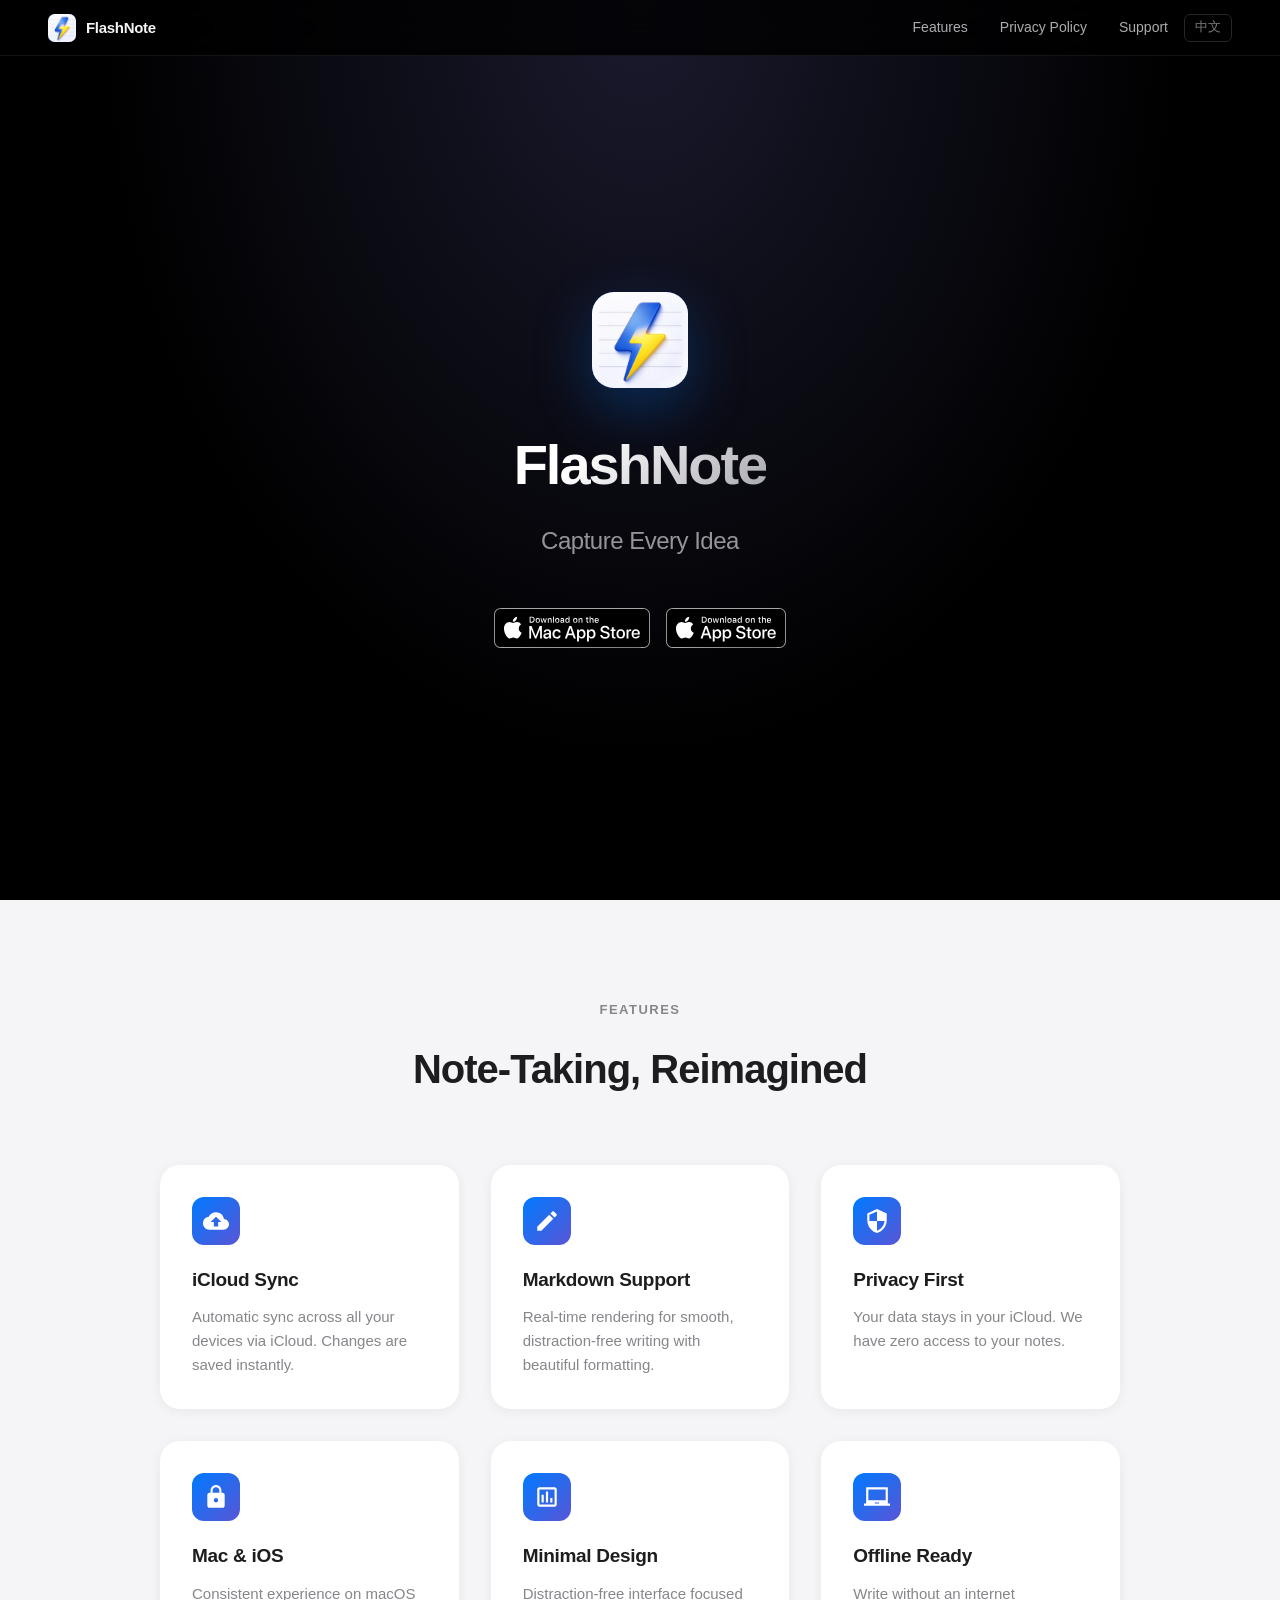
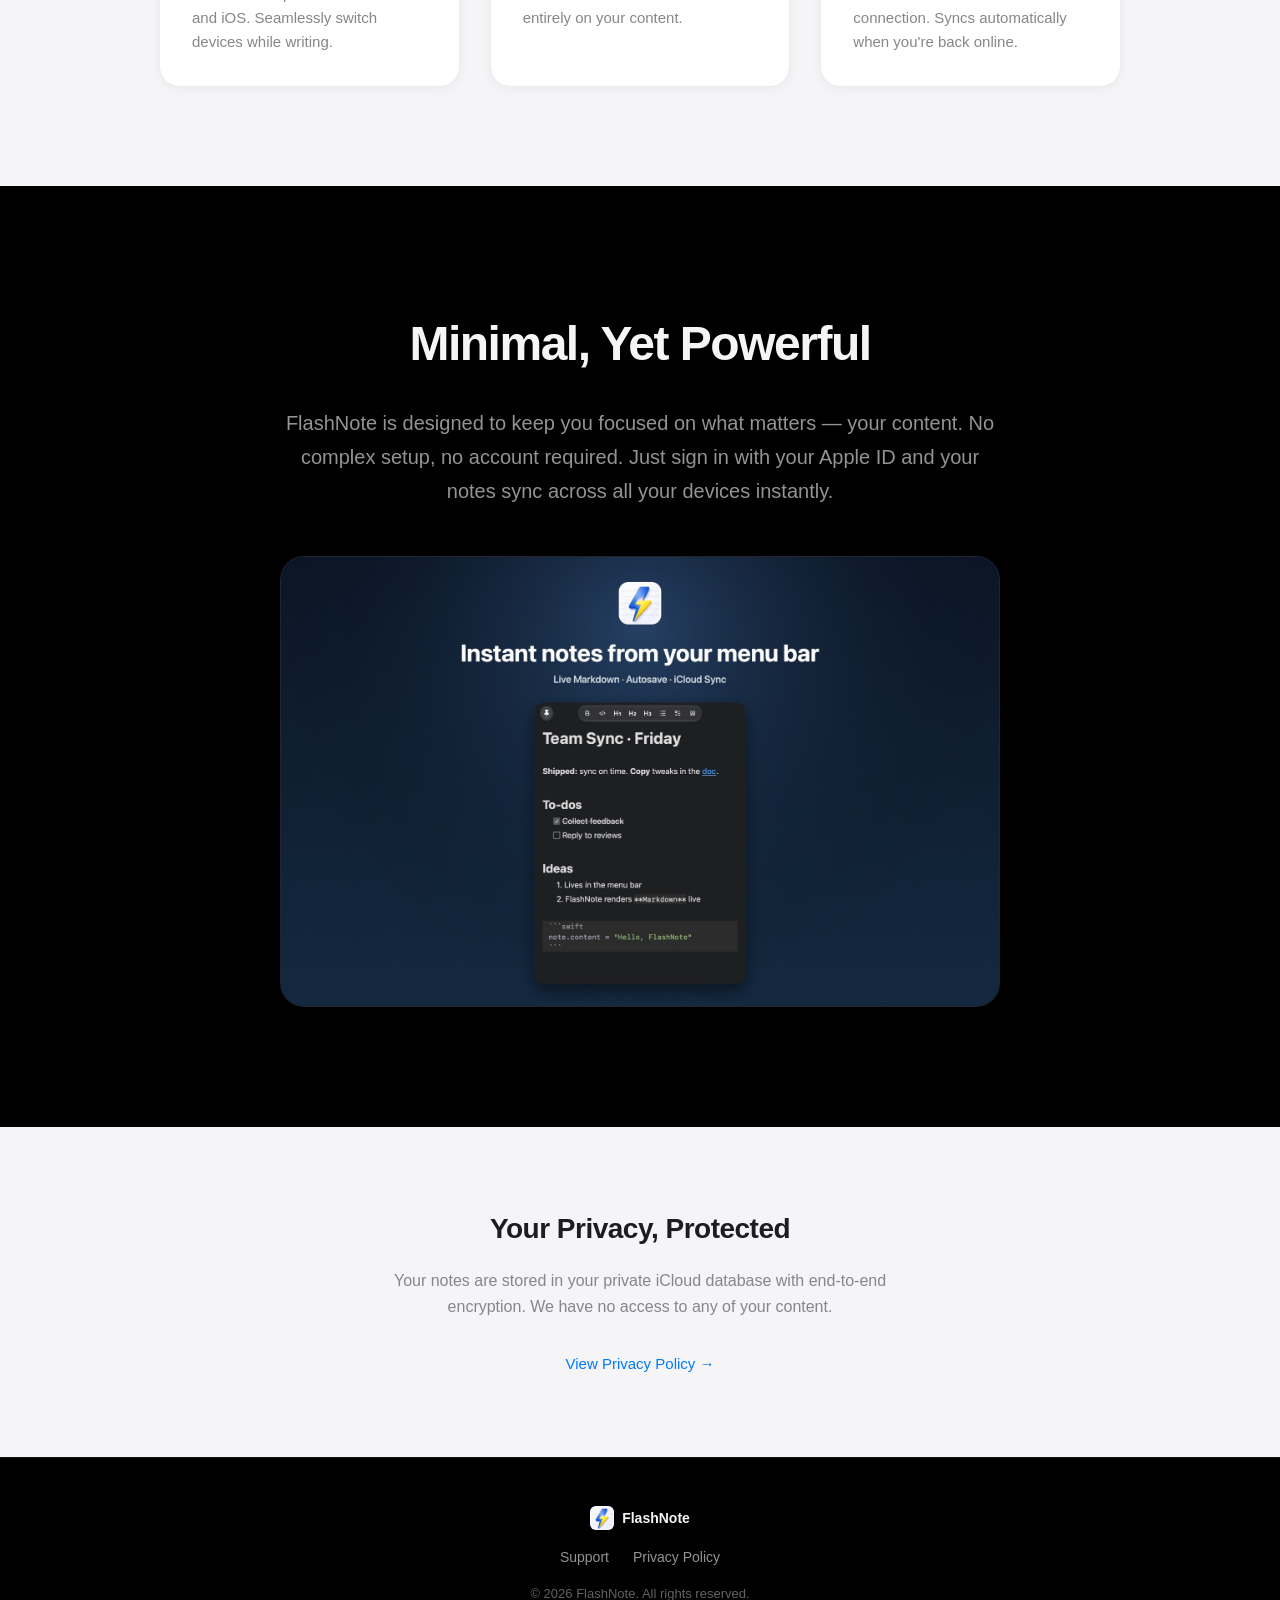
==== commit f4be89d0: "下载按钮替换为 App Store 官方徽章（英文页 US-UK 版、中文页 CNSC 版）" ====
--- a/en/index.html
+++ b/en/index.html
@@ -36,19 +36,11 @@
       <h1>FlashNote</h1>
       <p class="tagline">Capture Every Idea</p>
       <div class="hero-badges">
-        <a class="badge" href="https://apps.apple.com/us/app/%E9%97%AA%E8%AE%B0-flashnote/id6824461040" target="_blank" rel="noopener">
-          <svg viewBox="0 0 24 24"><path d="M18.71 19.5c-.83 1.24-1.71 2.45-3.05 2.47-1.34.03-1.77-.79-3.29-.79-1.53 0-2 .77-3.27.82-1.31.05-2.3-1.32-3.14-2.53C4.25 17 2.94 12.45 4.7 9.39c.87-1.52 2.43-2.48 4.12-2.51 1.28-.02 2.5.87 3.29.87.78 0 2.26-1.07 3.8-.91.65.03 2.47.26 3.64 1.98-.09.06-2.17 1.28-2.15 3.81.03 3.02 2.65 4.03 2.68 4.04-.03.07-.42 1.44-1.38 2.83M13 3.5c.73-.83 1.94-1.46 2.94-1.5.13 1.17-.34 2.35-1.04 3.19-.69.85-1.83 1.51-2.95 1.42-.15-1.15.41-2.35 1.05-3.11z"/></svg>
-          <div>
-            <div class="badge-sub">Download on the</div>
-            Mac App Store
-          </div>
+        <a class="badge" href="https://apps.apple.com/us/app/flashnote/id6824461040?platform=mac" target="_blank" rel="noopener">
+          <img src="../images/badges/mac-app-store-usuk.svg" alt="Download on the Mac App Store" width="156" height="40">
         </a>
-        <a class="badge" href="https://apps.apple.com/cn/app/%E9%97%AA%E8%AE%B0-%E9%9A%8F%E5%8F%AB%E9%9A%8F%E5%88%B0%E7%9A%84%E9%80%9F%E8%AE%B0%E6%9D%BF/id6824461040" target="_blank" rel="noopener">
-          <svg viewBox="0 0 24 24"><path d="M17.05 20.28c-.98.95-2.05.8-3.08.35-1.09-.46-2.09-.48-3.24 0-1.44.62-2.2.44-3.06-.35C2.79 15.25 3.51 7.59 9.05 7.31c1.35.07 2.29.74 3.08.8 1.18-.24 2.31-.93 3.57-.84 1.51.12 2.65.72 3.4 1.8-3.12 1.87-2.38 5.98.48 7.13-.57 1.5-1.31 2.99-2.54 4.09l.01-.01zM12.03 7.25c-.15-2.23 1.66-4.07 3.74-4.25.29 2.58-2.34 4.5-3.74 4.25z"/></svg>
-          <div>
-            <div class="badge-sub">Download on the</div>
-            App Store
-          </div>
+        <a class="badge" href="https://apps.apple.com/us/app/flashnote/id6824461040" target="_blank" rel="noopener">
+          <img src="../images/badges/app-store-usuk.svg" alt="Download on the App Store" width="120" height="40">
         </a>
       </div>
     </section>
--- a/styles.css
+++ b/styles.css
@@ -160,23 +160,14 @@
   margin-bottom: 48px;
   letter-spacing: -0.5px;
 }
-.hero-badges { display: flex; gap: 16px; justify-content: center; flex-wrap: wrap; width: 100%; }
+.hero-badges { display: flex; gap: 16px; justify-content: center; align-items: center; flex-wrap: wrap; width: 100%; }
 .badge {
-  display: flex;
-  align-items: center;
-  gap: 10px;
-  background: #007AFF;
-  color: white;
-  text-decoration: none;
-  padding: 14px 28px;
-  border-radius: 12px;
-  font-size: 16px;
-  font-weight: 600;
-  transition: background 0.2s, transform 0.2s;
-}
-.badge:hover { background: #005FCC; transform: translateY(-2px); }
-.badge svg { width: 22px; height: 22px; fill: white; }
-.badge-sub { font-size: 11px; font-weight: 400; opacity: 0.8; line-height: 1.2; }
+  display: inline-flex;
+  align-items: center;
+  transition: opacity 0.2s;
+}
+.badge:hover { opacity: 0.85; }
+.badge img { height: 40px; width: auto; display: block; }
 
 .section-label {
   text-align: center;
